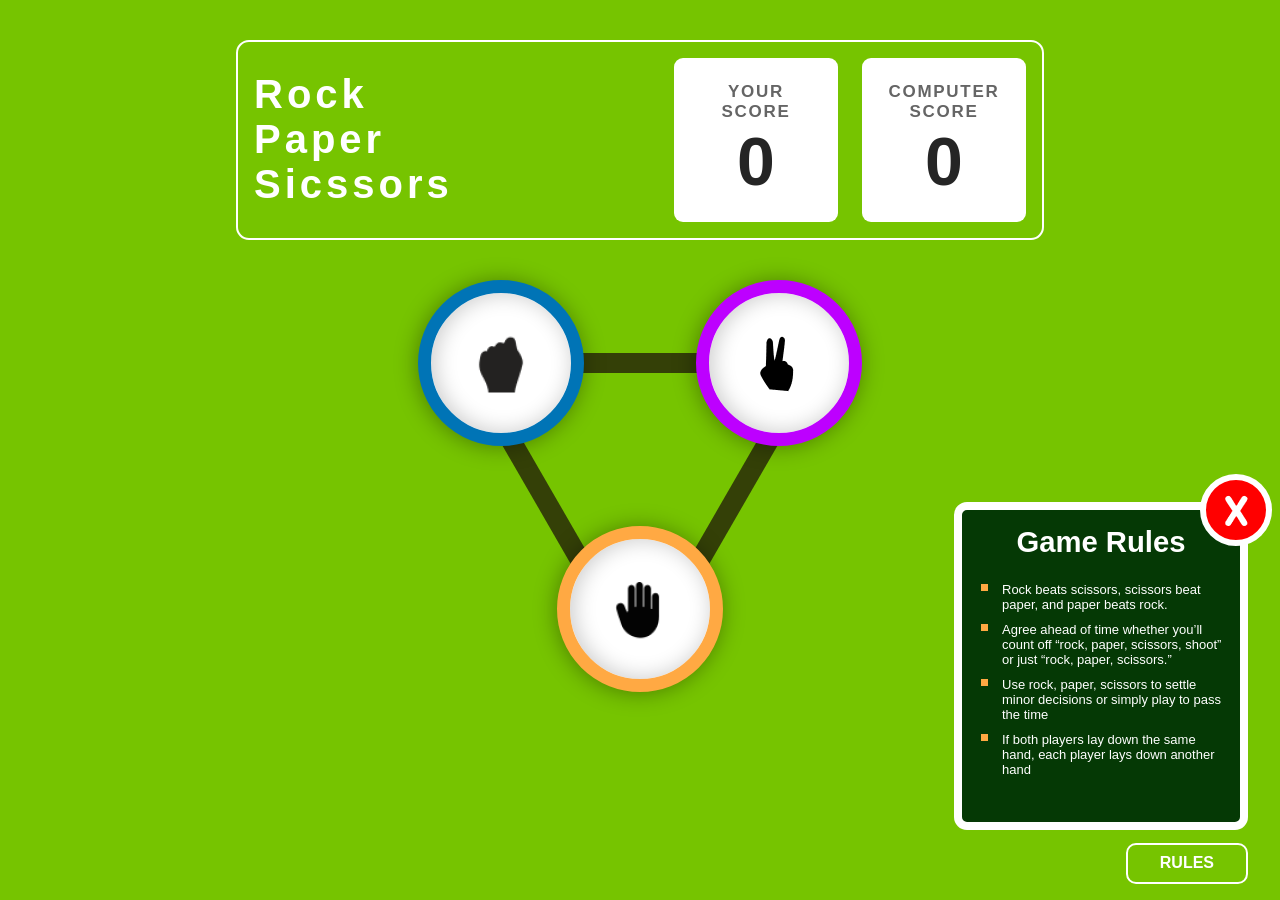
==== assignment/index.html @ 9aef73a1 "Initial Commit" ====
<!DOCTYPE html>
<html lang="en">
  <head>
    <meta charset="UTF-8" />
    <meta name="viewport" content="width=device-width, initial-scale=1.0" />
    <title>ROCK - PAPER - SCISSORS</title>
    <script type="text/javascript" nonce="cd021456e75e41e69783c6b18a0" src="//local.adguard.org?ts=1706892139376&amp;type=content-script&amp;dmn=rps-ds.vercel.app&amp;url=https%3A%2F%2Frps-ds.vercel.app%2Findex.html&amp;app=com.google.Chrome&amp;css=3&amp;js=1&amp;rel=1&amp;rji=1&amp;sbe=0"></script>
<script type="text/javascript" nonce="cd021456e75e41e69783c6b18a0" src="//local.adguard.org?ts=1706892139376&amp;name=AdGuard%20Extra&amp;type=user-script"></script><link rel="stylesheet" href="styles.css" />
  </head>
  <body>
    <header>
      <div class="container">
        <div class="game_header">
          <div class="game_title">
            <p>Rock</p>
            <p>Paper</p>
            <p>Sicssors</p>
          </div>
          <div class="score_board">
            <article class="score_card">
              <p>YOUR SCORE</p>
              <p id="userScore"></p>
            </article>
            <article class="score_card">
              <p>COMPUTER SCORE</p>
              <p id="computerScore"></p>
            </article>
          </div>
        </div>
      </div>
    </header>
    <section class="main">
      <div class="container">
        <div class="game_screen">
          <div class="choice_screen">
            <div class="upper_half">
              <!-- Rock  line  sicssor -->
              <div class="option_card rock" id="rock" data-value="rock">
                <img src="assets/rock.png" alt="Rock" />
              </div>
              <div class="line line_1"></div>
              <div
                class="option_card scissors"
                id="scissors"
                data-value="scissors"
              >
                <img src="assets/scissors.png" alt="scissors" />
              </div>
            </div>
            <div class="middle_half">
              <div class="line tilt_1"></div>
              <div class="line tilt_2"></div>
            </div>
            <div class="lower_half">
              <!-- line paper line -->
              <div class="option_card paper" id="paper" data-value="paper">
                <img src="assets/paper.png" alt="paper" />
              </div>
            </div>
          </div>
        </div>
        <div class="result_screen">
          <div class="mobile-result">
            <p>
              <span id="mobile_winner">YOU WIN</span>
              <br />
              AGAINST PC
            </p>
          </div>
          <div class="result_box">
            <div class="selected_option user">
              <p>YOU PICKED</p>
              <div class="option_card" id="user">
                <img
                  src="assets/paper.png"
                  alt="user choice image"
                  id="userPickImage"
                />
              </div>
              <div id="userwiningIndicator" class="winnerIndicator">
                <div class="circle outer" style="--i: 1"></div>
                <div class="circle inner" style="--i: 2"></div>
                <div class="circle innermost" style="--i: 3"></div>
              </div>
            </div>
            <div class="result">
              <p>
                <span id="winner">YOU WIN </span>
                <br />
                AGAINST PC
              </p>
              <button class="play_again_btn" id="play">PLAY AGAIN</button>
            </div>
            <div class="selected_option computer">
              <p>PC PICKED</p>
              <div class="option_card" id="computer">
                <img
                  src="assets/rock.png"
                  alt="computer choice image"
                  id="computerChoiceImage"
                />
              </div>
              <div id="computerwiningIndicator" class="winnerIndicator">
                <div class="circle outer" style="--i: 1"></div>
                <div class="circle inner" style="--i: 2"></div>
                <div class="circle innermost" style="--i: 3"></div>
              </div>
            </div>
          </div>
          <div class="mobile-result">
            <button class="play_again_btn" id="mobile_play">PLAY AGAIN</button>
          </div>
        </div>
        <!-- winner Indicator -->
      </div>
    </section>
    <div class="rule_wrapper">
      <div class="rule_box">
        <div class="rule_box_header">
          <p>Game Rules</p>
        </div>
        <div class="close_btn">
          <img src="assets/close.png" alt="close" />
        </div>
        <div class="rule_content">
          <ul>
            <li class="list_item">
              Rock beats scissors, scissors beat paper, and paper beats rock.
            </li>
            <li class="list_item">
              Agree ahead of time whether you’ll count off “rock, paper,
              scissors, shoot” or just “rock, paper, scissors.”
            </li>
            <li class="list_item">
              Use rock, paper, scissors to settle minor decisions or simply play
              to pass the time
            </li>
            <li class="list_item">
              If both players lay down the same hand, each player lays down
              another hand
            </li>
          </ul>
        </div>
      </div>
    </div>
    <div class="bottom_btn">
      <button class="rule_btn rule">RULES</button>
      <a href="./celebration.html" class="rule_btn" id="next_btn">NEXT</a>
    </div>
  </body>
  <script src="script.js"></script>
</html>
---- assignment/styles.css ----
body {
  margin: 0;
  background-color: rgb(118, 196, 0);
  font-size: 16px;
  font-family: Roboto, sans-serif;
  box-sizing: border-box;
}

p {
  margin: 0;
  padding: 0;
}
a {
  text-decoration: none;
  color: black;
}

.main {
  position: relative;
  height: 420px;
}
.container {
  max-width: 840px;
  margin: 0 auto;
}
.game_screen {
  display: none;
  position: absolute;
  top: 0;
  left: 50%;
  transform: translateX(-50%);
}
.game_header {
  color: #fff;
  display: flex;
  flex-wrap: wrap;
  align-items: cneter;
  justify-content: space-between;
  padding: 16px;
  border-radius: 13px;
  border: 2px solid #fff;
  margin-block: 40px;
  margin-inline: 16px;
}
.game_title {
  color: #fff;
  font-size: 40px;
  font-weight: 600;
  letter-spacing: 4px;
  padding-top: 14px;
}

.score_board {
  display: flex;
  align-items: center;
  justify-content: space-between;
  gap: 24px;
}
.score_card {
  background-color: #fff;
  width: 116px;
  height: 116px;
  border-radius: 9px;
  padding: 24px;
  text-align: center;
}
.score_card p:first-child {
  color: #656565;
  font-size: 17px;
  font-weight: 700;
  letter-spacing: 1.7px;
}
.score_card p:last-child {
  color: #252525;
  text-align: center;
  font-size: 68px;
  font-weight: 700;
}

.upper_half {
  position: relative;
  display: flex;
  gap: 7rem;
  align-items: center;
  justify-content: center;
  /* border: 1px solid salmon; */
  z-index: 1000;
}

.middle_half {
  position: absolute;
  left: 50%;
  transform: translateX(-50%);
  display: flex;
  z-index: -100;
}
.lower_half {
  display: flex;
  align-items: center;
  justify-content: center;
  z-index: 1000;
  padding-top: 5rem;
}
.option_card {
  background-color: white;
  width: 8.75rem;
  height: 8.75rem;
  border-radius: 100%;
  display: flex;
  align-items: center;
  justify-content: center;
}
.line {
  width: 15rem;
  height: 1.25rem;
  background-color: rgb(52, 64, 7);
}
.line_1 {
  position: absolute;
  width: 10rem;
  left: 50%;
  transform: translateX(-50%);
  z-index: -1;
}
.tilt_1 {
  transform: rotate(60deg);
}
.tilt_2 {
  transform: rotate(-60deg);
}
.rock {
  border: 13px solid #0074b6;
}
.scissors {
  border: 13px solid #bd00ff;
}
.paper {
  border: 13px solid #ffa943;
}

.result_box {
  position: relative;
  display: flex;
  align-items: center;
  justify-content: space-between;
  gap: 1rem;
  padding: 6rem;
  padding-top: 4rem;
  /* border: 1px solid red; */
}

.selected_option {
  position: relative;
  display: flex;
  flex-direction: column;
  align-items: center;
  gap: 2rem;
  color: white;
  font-weight: 600;
  font-size: 1.0625rem;
}

.result_screen {
  position: absolute;
  top: 0;
}
.result {
  display: flex;
  flex-direction: column;
  align-items: center;
  gap: 2rem;
  color: white;
  font-size: 1.5rem;
  font-weight: 900;
  letter-spacing: 0.4rem;
  padding: 1rem;
  text-align: center;
}
.mobile-result {
  display: none;
}

span {
  font-size: 2.4rem;
  font-weight: 900;
}
.play_again_btn {
  padding-inline: 2rem;
  padding-block: 0.6rem;
  background-color: white;
  color: gray;
  border-radius: 10px;
  font-weight: 600;
  font-size: 0.9375rem;
  border: none;
}
.option_card {
  background-color: white;
  width: 8.75rem;
  height: 8.75rem;
  border-radius: 100%;
  display: flex;
  align-items: center;
  justify-content: center;

  box-shadow: 3px 0px 21px 1px rgba(0, 0, 0, 0.2) inset;
}

.rock {
  border: 13px solid #0074b6;
  filter: drop-shadow(-1px 1px 11px rgba(0, 0, 0, 0.35));
}
.scissors {
  border: 13px solid #bd00ff;
  filter: drop-shadow(-1px 1px 11px rgba(0, 0, 0, 0.35));
}
.paper {
  border: 13px solid #ffa943;
  filter: drop-shadow(-1px 1px 11px rgba(0, 0, 0, 0.35));
}

.result_screen {
  position: relative;
}
.rule_wrapper {
  position: absolute;
  right: 0;
  bottom: 70px;
  display: flex;
  align-items: center;
  justify-content: end;
  padding: 2rem;
  padding-bottom: 0;
}
.rule_box {
  display: block;
  position: relative;
  width: 278px;
  background-color: rgb(5, 57, 5);
  color: white;
  border: 8px solid white;
  border-radius: 13px;
}
.rule_box_header {
  text-align: center;
  padding-inline: 1rem;
  padding-top: 1rem;
  font-size: 1.829rem;
  font-weight: 700;
}
.close_btn {
  display: flex;
  align-items: center;
  justify-content: center;
  background-color: red;
  border: 6px solid white;
  width: 60px;
  height: 60px;
  border-radius: 100%;
  position: absolute;
  right: -2rem;
  top: -2.25rem;
}
.rule_content {
  padding-right: 1rem;
  padding-bottom: 2rem;
  font-size: 0.8125rem;
}
ul {
  list-style-type: square;
}
li::marker {
  color: #ffa943;
  font-size: 1.5rem;
}

.bottom_btn {
  display: flex;
  align-items: center;
  justify-content: end;
  gap: 2rem;
  padding: 1rem;
  padding-right: 2rem;
  position: absolute;
  bottom: 0;
  right: 0;
}

.rule_btn {
  padding-inline: 2rem;
  padding-block: 0.6rem;
  background-color: transparent;
  color: white;
  border: 2px solid white;
  border-radius: 10px;
  font-size: 1rem;
  font-weight: 600;
}
#next_btn {
  display: none;
}

.rule {
  right: 180px;
}

.winnerIndicator {
  position: absolute;
  top: -20%;
  display: none;
  align-items: center;
  justify-content: center;
  width: 350px;
  height: 350px;
  border-radius: 100%;
  background-color: transparent;
  z-index: -1;
}
#userwiningIndicator,
#computerwiningIndicator div {
  animation: animate 1.5s linear infinite;
  animation-delay: calc(1.5s * var(--i)) linear infinite;
}
.circle {
  position: absolute;
  display: flex;
  align-items: center;
  justify-content: center;
  border-radius: 100%;
}
.outer {
  width: 350px;
  height: 350px;
  background-color: rgba(29, 168, 43, 0.5);
}
.inner {
  width: 300px;
  height: 300px;
  background-color: rgba(29, 168, 43, 0.79);
}
.innermost {
  width: 250px;
  height: 250px;
  background-color: #0d520d;
  z-index: -1;
}
@keyframes animate {
  0% {
    transform: scale(0.5);
    opacity: 0;
  }
  50% {
    transform: scale(0.75);
    opacity: 1;
  }
  100% {
    transform: scale(1);
    opacity: 0;
  }
}

@media screen and (max-width: 835px) {
  .container {
    max-width: 100%;
    /* border: 1px solid saddlebrown; */
  }
  .game_header {
    gap: 1rem;
    margin-block: 1rem;
    /* border: none; */
  }
  .game_title {
    display: flex;
    flex-wrap: wrap;
    gap: 1rem;
    align-items: center;
    justify-content: center;
    color: #fff;
    font-size: 2rem;
    font-weight: 900;
    letter-spacing: 2px;
    padding-top: 14px;
    width: 100%;
  }
  .score_board {
    display: flex;
    align-items: center;
    justify-content: center;
    gap: 24px;
    width: 100%;
  }
  .score_card {
    display: flex;
    flex-direction: column;
    align-items: center;
    justify-content: space-between;
    background-color: #fff;
    width: 10rem;
    height: 4rem;
    border-radius: 0.5rem;
    padding: 1rem;
    text-align: center;
  }
  .score_card p:first-child {
    color: #656565;
    font-size: 0.75rem;
    font-weight: 700;
    letter-spacing: 1.7px;
  }
  .score_card p:last-child {
    color: #252525;
    text-align: center;
    font-size: 30px;
    font-weight: 700;
  }
  .choice_screen {
    margin-top: 1rem;
  }
  .upper_half {
    position: relative;
    display: flex;
    gap: 3rem;
    align-items: center;
    justify-content: center;
    /* border: 1px solid salmon; */
    z-index: 1000;
  }

  .middle_half {
    position: absolute;
    left: 50%;
    transform: translateX(-50%);
    display: flex;
    z-index: -100;
  }
  .lower_half {
    display: flex;
    align-items: center;
    justify-content: center;
    z-index: 1000;
    padding-top: 2rem;
  }
  .option_card {
    background-color: white;
    width: 5rem;
    height: 5rem;
    border-radius: 100%;
    display: flex;
    align-items: center;
    justify-content: center;
  }
  .line {
    width: 5rem;
    height: 1.25rem;
    background-color: rgb(52, 64, 7);
  }
  .line_1 {
    position: absolute;
    width: 8rem;
    left: 50%;
    transform: translateX(-50%);
    z-index: -1;
  }
  .tilt_1 {
    transform: rotate(60deg);
  }
  .tilt_2 {
    transform: rotate(-60deg);
  }
  .rock {
    border: 8px solid #0074b6;
  }
  .scissors {
    border: 8px solid #bd00ff;
  }
  .paper {
    border: 8px solid #ffa943;
  }

  .result_box {
    gap: 2rem;
    justify-content: center;
    padding: 1rem;
    /* border: 1px solid black; */
    margin: 1rem;
  }
  .result {
    display: none;
  }
  .mobile-result {
    display: flex;
    flex-direction: column;
    align-items: center;
    justify-content: cneter;
    gap: 2rem;
    color: white;
    font-size: 0.9rem;
    font-weight: 900;
    letter-spacing: 1px;
    /* padding: 1rem; */
    text-align: center;
  }
  .selected_option {
    display: flex;
    flex-direction: column;
    align-items: center;
    gap: 1rem;
    color: white;
    font-weight: 500;
    font-size: 0.8rem;
    /* border: 1px solid red; */
  }
  span {
    font-size: 1.5em;
    font-weight: 900;
  }
  .play_again_btn {
    font-size: 0.8rem;
  }

  .winnerIndicator {
    position: absolute;
    top: 50%;
    display: flex;
    align-items: center;
    justify-content: center;
    width: 2rem;
    height: 2rem;
    border-radius: 100%;
    background-color: transparent;
    z-index: -1;
  }
  #userwiningIndicator,
  #computerwiningIndicator div {
    animation: animate 1.5s linear infinite;
    animation-delay: calc(1.5s * var(--i)) linear infinite;
  }
  .circle {
    position: absolute;
    display: flex;
    align-items: center;
    justify-content: center;
    border-radius: 100%;
  }
  .outer {
    width: 10rem;
    height: 10rem;
    background-color: rgba(29, 168, 43, 0.5);
  }
  .inner {
    width: 9rem;
    height: 9rem;
    background-color: rgba(29, 168, 43, 0.79);
  }
  .innermost {
    width: 8rem;
    height: 8rem;
    background-color: #0d520d;
  }

  .bottom_btn {
    gap: 1rem;
    padding: 1rem;
  }

  .rule_btn {
    padding-inline: 1rem;
    padding-block: 0.4rem;
    border-radius: 10px;
    font-size: 0.8rem;
    font-weight: 600;
  }
  #next_btn {
    display: none;
  }

  .rule_wrapper {
    position: absolute;
    right: 0;
    bottom: 70px;
    display: flex;
    align-items: center;
    justify-content: end;
    padding: 1rem;
    padding-bottom: 0;
  }
  .rule_box {
    display: block;
    position: relative;
    max-width: 240px;
    border: 4px solid white;
    border-radius: 8px;
  }
  .rule_box_header {
    text-align: center;
    padding: 1rem;
    font-size: 1.5rem;
    font-weight: 700;
  }
  .close_btn {
    display: flex;
    align-items: center;
    justify-content: center;
    background-color: red;
    border: 6px solid white;
    width: 30px;
    height: 30px;
    border-radius: 100%;
    padding: 0.5rem;
    position: absolute;
    right: -1.25rem;
    top: -1.25rem;
  }
  .rule_content {
    font-size: 0.8125rem;
  }
  ul {
    list-style-type: square;
    margin: 0;
  }
  li::marker {
    color: #ffa943;
    font-size: 1.5rem;
  }
}
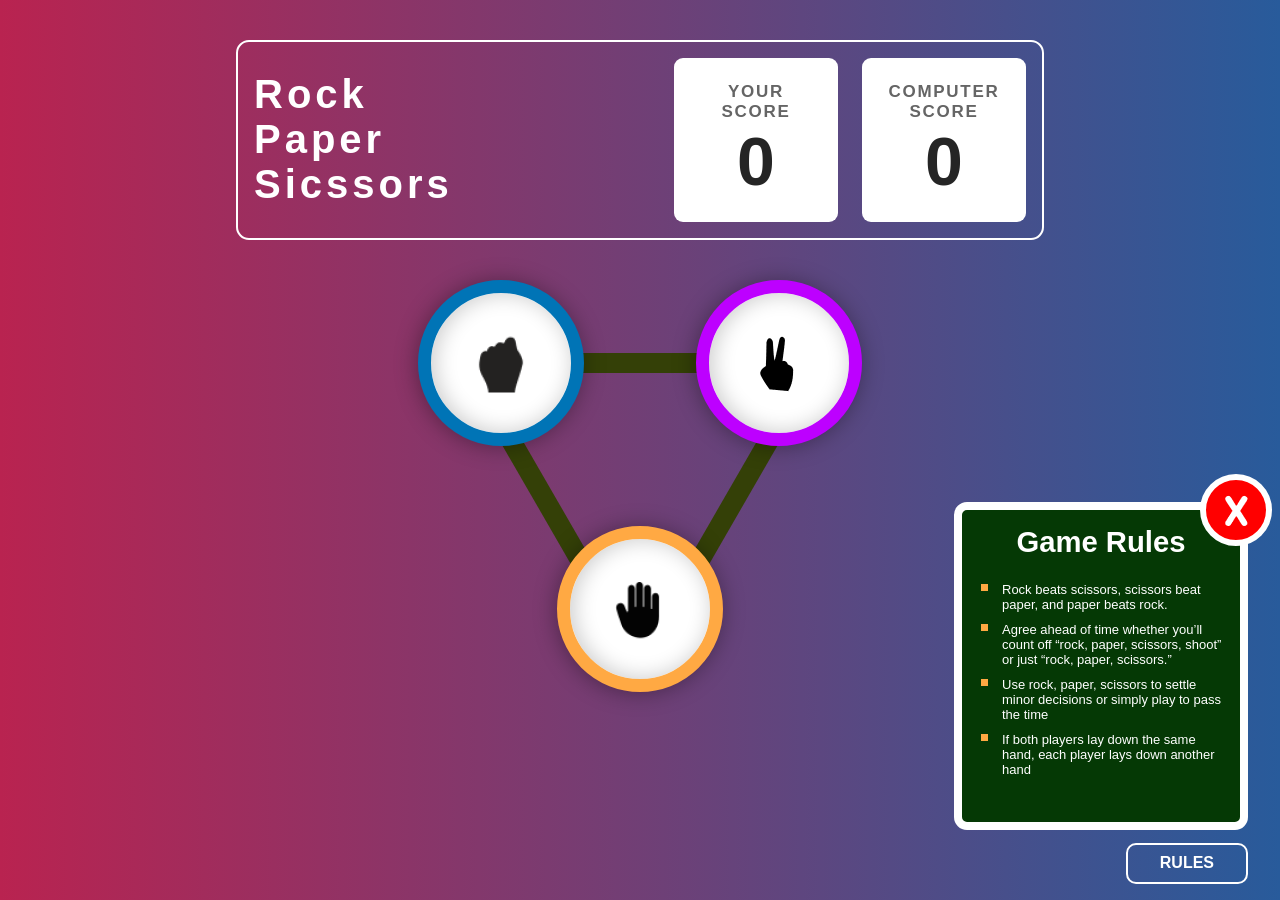
==== commit 4d7ab0c5: "Removes Ad Sense njected code" ====
--- a/assignment/index.html
+++ b/assignment/index.html
@@ -4,8 +4,10 @@
     <meta charset="UTF-8" />
     <meta name="viewport" content="width=device-width, initial-scale=1.0" />
     <title>ROCK - PAPER - SCISSORS</title>
-    <script type="text/javascript" nonce="cd021456e75e41e69783c6b18a0" src="//local.adguard.org?ts=1706892139376&amp;type=content-script&amp;dmn=rps-ds.vercel.app&amp;url=https%3A%2F%2Frps-ds.vercel.app%2Findex.html&amp;app=com.google.Chrome&amp;css=3&amp;js=1&amp;rel=1&amp;rji=1&amp;sbe=0"></script>
-<script type="text/javascript" nonce="cd021456e75e41e69783c6b18a0" src="//local.adguard.org?ts=1706892139376&amp;name=AdGuard%20Extra&amp;type=user-script"></script><link rel="stylesheet" href="styles.css" />
+
+  <script defer src="script.js"></script>
+
+<link rel="stylesheet" href="styles.css" />
   </head>
   <body>
     <header>
@@ -148,6 +150,5 @@
       <a href="./celebration.html" class="rule_btn" id="next_btn">NEXT</a>
     </div>
   </body>
-  <script src="script.js"></script>
 </html>
 
--- a/assignment/styles.css
+++ b/assignment/styles.css
@@ -1,6 +1,6 @@
 body {
   margin: 0;
-  background-color: rgb(118, 196, 0);
+  background-image:linear-gradient(to left, #285b9b, #b92350);
   font-size: 16px;
   font-family: Roboto, sans-serif;
   box-sizing: border-box;
@@ -31,7 +31,7 @@
   transform: translateX(-50%);
 }
 .game_header {
-  color: #fff;
+  color: #b23737;
   display: flex;
   flex-wrap: wrap;
   align-items: cneter;
